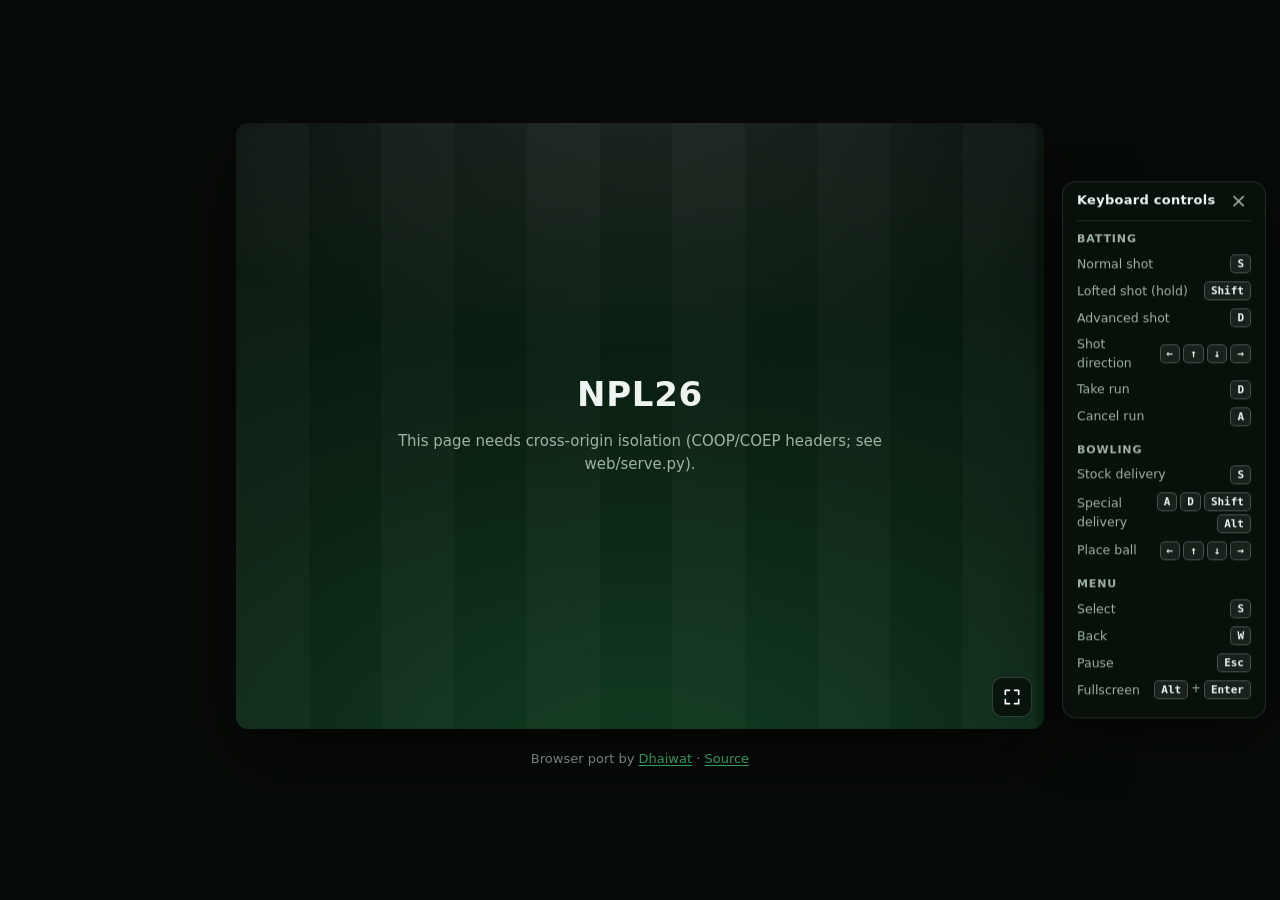
==== site/index.html @ 95a63e10 "Add NPL26 browser frontend" ====
<!doctype html>
<html lang="en">
<head>
<meta charset="utf-8">
<meta name="viewport" content="width=device-width, initial-scale=1">
<title>NPL26</title>
<meta name="theme-color" content="#070b08">
<link rel="manifest" href="manifest.webmanifest">
<style>
  :root {
    --bg: #070b08; --fg: #eef4ef; --muted: #9fb3a5; --faint: #6f8576;
    --accent: #34b866; --accent-hi: #45cf79; --ball: #d23a2f;
    --card: rgba(255, 255, 255, .055); --card-hi: rgba(255, 255, 255, .09); --line: rgba(255, 255, 255, .12);
    --field: rgba(0, 0, 0, .28); --radius: 14px;
    color-scheme: dark;
  }
  * { box-sizing: border-box; }
  html, body { margin: 0; height: 100%; background: var(--bg); color: var(--fg);
    font: 15px/1.5 ui-sans-serif, system-ui, -apple-system, "Segoe UI", Roboto, sans-serif; }
  main { min-height: 100%; display: flex; flex-direction: column; align-items: center; justify-content: center;
    gap: 12px; padding: 16px; }
  .credit { color: var(--muted); font-size: 13px; text-align: center; }
  .credit a { color: var(--accent-hi); text-decoration: underline; text-underline-offset: 2px; }
  .credit a:hover { color: var(--fg); }
  /* The 4:3 stage is centred. On viewports wide enough to fit a side-panel reference without crowding
     the stage, 440px is reserved symmetrically (220 each side) so the panel sits in that gap and the
     stage stays centred rather than off-set. On narrow viewports the panel is hidden and the stage uses
     the full width. The .kbd-off body class (set when the player dismisses the panel) frees the space. */
  #stage { position: relative; width: min(100%, calc((100vh - 72px) * 4 / 3)); aspect-ratio: 4 / 3; background: #000;
    border-radius: 12px; overflow: hidden; box-shadow: 0 30px 80px rgba(0, 0, 0, .55); }
  @media (min-width: 1120px) {
    body:not(.kbd-off) #stage { width: min(calc(100% - 440px), calc((100vh - 72px) * 4 / 3)); }
  }
  canvas { width: 100%; height: 100%; display: block; cursor: none; }
  .hidden { display: none !important; }

  /* the launcher: a floodlit pitch behind the menus */
  #panel { position: absolute; inset: 0; overflow: auto; display: grid; place-items: center; padding: 28px;
    background:
      radial-gradient(120% 80% at 50% -10%, rgba(255, 255, 255, .10), transparent 60%),
      repeating-linear-gradient(90deg, rgba(255, 255, 255, .025) 0 9%, transparent 9% 18%),
      radial-gradient(140% 120% at 50% 110%, #123d22 0%, #0b2414 45%, #060d08 100%); }
  .view { width: min(100%, 560px); text-align: center; animation: rise .25s ease-out; }
  @keyframes rise { from { opacity: 0; transform: translateY(6px); } }
  @media (prefers-reduced-motion: reduce) { .view { animation: none; } }

  .brand { margin: 0 auto 10px; font-size: 34px; font-weight: 800; letter-spacing: .02em; text-transform: uppercase; }
  .tagline { margin: 0 0 26px; color: var(--muted); }
  .small { font-size: 13px; color: var(--faint); }
  p { margin: 8px 0; }

  /* home: the two big choices */
  .choices { display: grid; grid-template-columns: 1fr 1fr; gap: 14px; }
  @media (max-width: 520px) { .choices { grid-template-columns: 1fr; } }
  .choice { display: flex; flex-direction: column; align-items: flex-start; gap: 10px; padding: 20px 18px; text-align: left;
    border: 1px solid var(--line); border-radius: var(--radius); background: var(--card); color: var(--fg); font: inherit;
    cursor: pointer; transition: transform .12s ease, background .12s ease, border-color .12s ease; }
  .choice:hover { transform: translateY(-2px); background: var(--card-hi); border-color: rgba(255, 255, 255, .22); }
  .choice:focus-visible, button:focus-visible, input:focus-visible, select:focus-visible { outline: 2px solid var(--accent-hi); outline-offset: 2px; }
  .choice svg { width: 30px; height: 30px; color: var(--accent); }
  .choice b { font-size: 18px; }
  .choice span { color: var(--muted); font-size: 14px; }

  /* buttons and fields */
  button { font: inherit; cursor: pointer; border-radius: 10px; }
  .btn { display: inline-flex; align-items: center; justify-content: center; gap: 8px; padding: 11px 20px; border: 0;
    background: var(--accent); color: #04110a; font-weight: 700; transition: background .12s ease; }
  .btn:hover { background: var(--accent-hi); }
  .btn:disabled { opacity: .45; cursor: default; background: var(--accent); }
  .btn.ghost { background: transparent; color: var(--fg); border: 1px solid var(--line); font-weight: 600; }
  .btn.ghost:hover { background: var(--card-hi); }
  .back { position: absolute; top: 16px; left: 16px; padding: 6px 12px; border: 0; background: transparent; color: var(--muted); }
  .back:hover { color: var(--fg); }
  input, select { font: inherit; color: var(--fg); background: var(--field); border: 1px solid var(--line); border-radius: 10px;
    padding: 10px 12px; min-width: 0; }
  input::placeholder { color: var(--faint); }
  label.field { display: grid; gap: 6px; text-align: left; font-size: 13px; color: var(--muted); }

  .card { padding: 18px; border: 1px solid var(--line); border-radius: var(--radius); background: var(--card); text-align: left; }
  .card h2 { margin: 0 0 4px; font-size: 16px; }
  .stack { display: grid; gap: 14px; }
  .row { display: flex; gap: 10px; }
  .row > input { flex: 1; }
  .or { display: flex; align-items: center; gap: 12px; color: var(--faint); font-size: 13px; }
  .or::before, .or::after { content: ""; flex: 1; height: 1px; background: var(--line); }
  #np-code { text-transform: uppercase; letter-spacing: .15em; font-family: ui-monospace, SFMono-Regular, Menlo, monospace; }
  details { margin-top: 12px; color: var(--muted); font-size: 13px; }
  details summary { cursor: pointer; width: fit-content; }
  details label { display: flex; align-items: center; gap: 10px; margin-top: 10px; }
  details select { flex: 1; padding: 7px 10px; }
  .msg { min-height: 1.5em; color: #f2b8a8; font-size: 14px; }

  /* lobby */
  .code { font: 800 clamp(30px, 6vw, 42px)/1 ui-monospace, SFMono-Regular, Menlo, monospace; letter-spacing: .18em; margin: 6px 0 2px; }
  .players { list-style: none; margin: 0; padding: 0; display: grid; gap: 8px; }
  .players li { display: flex; align-items: center; gap: 12px; padding: 10px 12px; border-radius: 10px; background: var(--field); text-align: left; }
  .players li.empty { color: var(--faint); border: 1px dashed var(--line); background: transparent; }
  .avatar { width: 30px; height: 30px; border-radius: 50%; display: grid; place-items: center; flex: none; font-weight: 700;
    background: #1d5a33; color: #d8f5e2; }
  .players .who { flex: 1; min-width: 0; }
  .players .who b { display: block; overflow: hidden; text-overflow: ellipsis; white-space: nowrap; }
  .players .who small { color: var(--faint); }
  .tag { font-size: 11px; font-weight: 700; letter-spacing: .04em; text-transform: uppercase; padding: 2px 8px; border-radius: 99px;
    background: var(--card-hi); color: var(--muted); }
  .spinner { display: inline-block; width: 12px; height: 12px; border-radius: 50%; border: 2px solid var(--line);
    border-top-color: var(--accent); animation: spin .9s linear infinite; vertical-align: -1px; margin-right: 6px; }
  @keyframes spin { to { transform: rotate(1turn); } }

  /* loading */
  progress { width: min(100%, 320px); height: 8px; margin-top: 14px; appearance: none; border: 0; border-radius: 99px;
    overflow: hidden; background: var(--field); }
  progress::-webkit-progress-bar { background: var(--field); }
  progress::-webkit-progress-value { background: var(--accent); border-radius: 99px; }
  progress::-moz-progress-bar { background: var(--accent); }
  #status { font-variant-numeric: tabular-nums; color: var(--muted); max-width: 52ch; margin-inline: auto; }

  /* fullscreen: the stage fills the screen and the game letterboxes itself inside the canvas */
  #stage:fullscreen { width: 100vw; height: 100vh; aspect-ratio: auto; border-radius: 0; box-shadow: none; }
  /* ?broadcast=1 (director/tools/streamer.py): the game alone, edge to edge, as a TV picture */
  body.broadcast { overflow: hidden;
    background: radial-gradient(120% 90% at 50% 0%, #12263a 0%, #0a1522 45%, #060c14 100%); }
  body.broadcast #stage { position: fixed; top: 0; left: 50%; transform: translateX(-50%); height: 100vh; width: calc(100vh * 4 / 3) !important; border-radius: 0; box-shadow: none; }
  body.broadcast #kbd, body.broadcast #kbd-show, body.broadcast .credit, body.broadcast #fs { display: none !important; }
  #stage:-webkit-full-screen { width: 100vw; height: 100vh; aspect-ratio: auto; border-radius: 0; }
  #fs { position: absolute; right: 12px; bottom: 12px; z-index: 2; width: 40px; height: 40px; display: grid; place-items: center;
    padding: 0; border: 1px solid rgba(255, 255, 255, .18); border-radius: 10px; background: rgba(0, 0, 0, .55); color: #fff;
    backdrop-filter: blur(4px); opacity: 0; transition: opacity .25s ease; }
  #fs svg { width: 20px; height: 20px; }
  #stage.awake #fs, #fs:focus-visible { opacity: 1; }
  #fs:hover { background: rgba(0, 0, 0, .75); }
  #fstip { position: absolute; left: 50%; bottom: 16px; transform: translateX(-50%); z-index: 2; padding: 6px 14px; border-radius: 99px;
    background: rgba(0, 0, 0, .65); color: #fff; font-size: 13px; pointer-events: none; transition: opacity .4s ease; }
  kbd { font: 600 12px ui-monospace, SFMono-Regular, Menlo, monospace; padding: 1px 6px; border-radius: 5px;
    border: 1px solid rgba(255, 255, 255, .25); background: rgba(255, 255, 255, .08); }
  #netstatus { position: absolute; top: 10px; right: 10px; padding: 4px 10px; border-radius: 99px; background: rgba(0, 0, 0, .6);
    color: #fff; font: 12px/1.5 ui-sans-serif, system-ui, sans-serif; pointer-events: none; backdrop-filter: blur(4px); }
  #netstatus.bad { background: rgba(170, 20, 20, .88); }

  /* keyboard cheat sheet: shows beside the stage when the viewport has room, because in-game prompts
     use controller glyphs (triangle/circle/×/square, L1, R1) that keyboard players would otherwise have
     to guess at. Hidden in fullscreen, on narrow viewports and by choice (remembered in localStorage). */
  #kbd { position: fixed; top: 50%; right: 14px; transform: translateY(-50%); z-index: 2;
    width: 204px; max-height: calc(100vh - 24px); overflow: auto;
    padding: 12px 14px 14px; border: 1px solid var(--line); border-radius: var(--radius);
    background: rgba(10, 18, 12, .78); color: var(--fg); font-size: 13px; line-height: 1.45;
    backdrop-filter: blur(6px); -webkit-backdrop-filter: blur(6px);
    box-shadow: 0 20px 50px rgba(0, 0, 0, .5); display: none; }
  @media (min-width: 1120px) {
    body:not(.kbd-off) #stage:not(:fullscreen) ~ #kbd { display: block; }
    body.kbd-off #stage:not(:fullscreen) ~ #kbd-show { display: grid; }
  }
  #kbd .kbd-head { display: flex; justify-content: space-between; align-items: center;
    margin: -4px 0 10px; padding-bottom: 10px; border-bottom: 1px solid var(--line); }
  #kbd .kbd-head b { font-size: 13px; letter-spacing: .02em; }
  #kbd-close { background: transparent; border: 0; color: var(--muted); font-size: 20px; line-height: 1;
    padding: 0 4px; cursor: pointer; border-radius: 6px; }
  #kbd-close:hover { color: var(--fg); background: var(--card-hi); }
  #kbd h3 { font: 600 11px/1.4 ui-sans-serif, system-ui, sans-serif; text-transform: uppercase;
    letter-spacing: .08em; color: var(--muted); margin: 12px 0 4px; }
  #kbd h3:first-of-type { margin-top: 0; }
  #kbd .row { display: grid; grid-template-columns: 1fr auto; gap: 10px; align-items: center;
    padding: 4px 0; }
  #kbd .label { color: var(--muted); font-size: 12.5px; }
  #kbd .keys { display: flex; flex-wrap: wrap; gap: 3px; justify-content: flex-end;
    color: var(--muted); font-size: 11.5px; }
  #kbd kbd { font: 600 11px ui-monospace, SFMono-Regular, Menlo, monospace; padding: 2px 6px;
    border-radius: 5px; border: 1px solid rgba(255, 255, 255, .22); background: rgba(255, 255, 255, .07);
    color: var(--fg); white-space: nowrap; }
  #kbd .note { color: var(--faint); font-size: 11.5px; margin: 4px 0 0; }
  #kbd-show { position: fixed; top: 50%; right: 16px; transform: translateY(-50%); z-index: 2;
    width: 38px; height: 38px; place-items: center; padding: 0;
    background: rgba(10, 18, 12, .78); color: var(--muted); border: 1px solid var(--line);
    border-radius: 10px; backdrop-filter: blur(6px); -webkit-backdrop-filter: blur(6px); display: none; }
  #kbd-show:hover { color: var(--fg); background: rgba(10, 18, 12, .92); }
  #kbd-show svg { width: 18px; height: 18px; }
</style>

<link rel="stylesheet" href="director/persona.css">
<script src="coi-serviceworker.js"></script>
</head>
<body>
<main>
  <div id="stage">
    <canvas id="canvas" width="1024" height="768" tabindex="0"></canvas>
    <div id="netstatus" class="hidden"></div>
    <button id="fs" title="Fullscreen (Alt+Enter)" aria-label="Toggle fullscreen">
      <svg viewBox="0 0 24 24" fill="none" stroke="currentColor" stroke-width="2" stroke-linecap="round" stroke-linejoin="round" aria-hidden="true">
        <path id="fs-icon" d="M4 9V4h5M20 9V4h-5M4 15v5h5M20 15v5h-5"/></svg>
    </button>
    <div id="fstip" class="hidden">Press <kbd>Alt</kbd> + <kbd>Enter</kbd> for fullscreen</div>
    <div id="panel">

      <!-- loading: browser checks, the first-visit download, errors -->
      <section id="view-loading" class="view">
        <h1 class="brand">NPL26</h1>
        <p id="status">Checking your browser…</p>
        <progress id="progress" class="hidden" max="1" value="0"></progress>
        <div>
          <label id="pick" class="btn hidden" style="margin-top:16px">Choose game folder
            <input id="folder" type="file" webkitdirectory multiple hidden>
          </label>
        </div>
        <p id="help" class="hidden small">Pick your the base game folder: the one that holds <b>Data</b>, <b>Audio</b> and the game's executable. It is copied
          into this browser's private storage once and never leaves your computer.</p>
      </section>

      <!-- home: single player only (NPL26 has no online play) -->
      <section id="view-home" class="view hidden">
        <h1 class="brand">NPL26</h1>
        <p class="tagline">The Nepal Premier League in the base game.</p>
        <div class="choices">
          <button id="play" class="choice">
            <svg viewBox="0 0 24 24" fill="none" stroke="currentColor" stroke-width="1.8" stroke-linecap="round" stroke-linejoin="round" aria-hidden="true">
              <path d="M14.5 3.5l6 6-9.5 9.5-3 .5-3.5-3.5.5-3z"/><path d="M4.5 19.5L3 21"/><circle cx="18.5" cy="18.5" r="2"/></svg>
            <b>Play Solo</b>
            <span>Offline, against the computer or with controllers on this device.</span>
          </button>
        </div>
        <p class="small" style="margin-top:22px">Use a controller, or the keyboard: arrows to move, S to select.<br>
          Fullscreen: <kbd>Alt</kbd> + <kbd>Enter</kbd> (<kbd>⌥</kbd> + <kbd>Enter</kbd> on Mac) or the button in the corner.</p>
        <p class="small"><a href="#" id="reset">Use a different game folder</a></p>
      </section>

      <!-- multiplayer: host or join -->
      <section id="view-online" class="view hidden">
        <button class="back" data-go="home">← Back</button>
        <div class="stack">
          <div>
            <h2 style="margin:0;font-size:24px">Play Multiplayer</h2>
            <p class="small" style="margin:4px 0 0">Online 1v1. Each player needs a controller or the keyboard.</p>
          </div>
          <label class="field">Your name
            <input id="np-name" placeholder="Player" maxlength="24" autocomplete="nickname">
          </label>
          <div class="card">
            <h2>Host a game</h2>
            <p class="small" style="margin:0 0 12px">Get a room code to send to your friend.</p>
            <button id="np-host" class="btn" style="width:100%">Create room</button>
            <details>
              <summary>Server location</summary>
              <label>Room server
                <select id="np-region">
                  <option value="auto" selected>Nearest to me</option><option value="weur">Western Europe</option>
                  <option value="eeur">Eastern Europe</option><option value="enam">Eastern North America</option>
                  <option value="wnam">Western North America</option><option value="sam">South America</option>
                  <option value="apac">Asia-Pacific</option><option value="apac-ne">Northeast Asia</option>
                  <option value="apac-se">Southeast Asia</option><option value="oc">Oceania</option>
                </select>
              </label>
              <p class="small" style="margin:8px 0 0">For friends in another country, a server between you is fairest.</p>
            </details>
          </div>
          <div class="or">or</div>
          <div class="card">
            <h2>Join a game</h2>
            <p class="small" style="margin:0 0 12px">Enter the code your friend sent you.</p>
            <div class="row">
              <input id="np-code" placeholder="ROOM CODE" maxlength="12" autocapitalize="characters" autocomplete="off" spellcheck="false">
              <button id="np-join" class="btn ghost">Join</button>
            </div>
          </div>
          <p id="np-msg" class="msg"></p>
        </div>
      </section>

      <!-- lobby: room code, players, start -->
      <section id="view-lobby" class="view hidden">
        <button id="np-leave" class="back">← Leave room</button>
        <div class="stack">
          <div>
            <p class="small" style="margin:0">Room code</p>
            <div class="code" id="np-room"></div>
            <p class="small" style="margin:0"><span id="np-colo"></span></p>
            <button id="np-copy" class="btn ghost" style="margin-top:12px">Copy invite link</button>
            <span id="invite" class="hidden"></span>
          </div>
          <ul class="players" id="np-players"></ul>
          <div id="np-hostctl" class="hidden">
            <button id="np-start" class="btn" style="width:100%">Start match</button>
            <details>
              <summary>Input delay</summary>
              <label>Delay
                <select id="np-delay">
                  <option value="auto" selected>Auto</option><option value="2">2 frames (33 ms)</option>
                  <option value="3">3 frames (50 ms)</option><option value="4">4 frames (67 ms)</option>
                  <option value="5">5 frames (83 ms)</option><option value="6">6 frames (100 ms)</option>
                  <option value="8">8 frames (133 ms)</option><option value="10">10 frames (167 ms)</option>
                  <option value="12">12 frames (200 ms)</option><option value="18">18 frames (300 ms)</option>
                </select>
              </label>
              <p class="small" style="margin:8px 0 0">Auto picks the lowest delay your connection allows. Higher is smoother on a bad link; 2 or 3 frames need a direct connection in the same city or country.</p>
            </details>
          </div>
          <p id="np-wait" class="hidden small"><span class="spinner"></span>Waiting for the host to start.</p>
          <p id="np-lobbymsg" class="msg"></p>
        </div>
      </section>

    </div>
  </div>
  <aside id="kbd" aria-label="Keyboard controls">
    <div class="kbd-head"><b>Keyboard controls</b>
      <button id="kbd-close" type="button" aria-label="Hide keyboard controls" title="Hide">×</button>
    </div>
    <h3>Batting</h3>
    <div class="row"><span class="label">Normal shot</span><div class="keys"><kbd>S</kbd></div></div>
    <div class="row"><span class="label">Lofted shot (hold)</span><div class="keys"><kbd>Shift</kbd></div></div>
    <div class="row"><span class="label">Advanced shot</span><div class="keys"><kbd>D</kbd></div></div>
    <div class="row"><span class="label">Shot direction</span><div class="keys"><kbd>←</kbd><kbd>↑</kbd><kbd>↓</kbd><kbd>→</kbd></div></div>
    <div class="row"><span class="label">Take run</span><div class="keys"><kbd>D</kbd></div></div>
    <div class="row"><span class="label">Cancel run</span><div class="keys"><kbd>A</kbd></div></div>
    <h3>Bowling</h3>
    <div class="row"><span class="label">Stock delivery</span><div class="keys"><kbd>S</kbd></div></div>
    <div class="row"><span class="label">Special delivery</span><div class="keys"><kbd>A</kbd> <kbd>D</kbd> <kbd>Shift</kbd> <kbd>Alt</kbd></div></div>
    <div class="row"><span class="label">Place ball</span><div class="keys"><kbd>←</kbd><kbd>↑</kbd><kbd>↓</kbd><kbd>→</kbd></div></div>
    <h3>Menu</h3>
    <div class="row"><span class="label">Select</span><div class="keys"><kbd>S</kbd></div></div>
    <div class="row"><span class="label">Back</span><div class="keys"><kbd>W</kbd></div></div>
    <div class="row"><span class="label">Pause</span><div class="keys"><kbd>Esc</kbd></div></div>
    <div class="row"><span class="label">Fullscreen</span><div class="keys"><kbd>Alt</kbd>+<kbd>Enter</kbd></div></div>
  </aside>
  <p class="credit">Browser port by <a href="https://twitter.com/dhaiwat" target="_blank" rel="noopener">Dhaiwat</a> &middot; <a href="https://github.com/Dhaiwat10/cricket07-browser" target="_blank" rel="noopener">Source</a></p>
  <button id="kbd-show" type="button" aria-label="Show keyboard controls" title="Show keyboard controls">
    <svg viewBox="0 0 24 24" fill="none" stroke="currentColor" stroke-width="1.8" stroke-linecap="round" stroke-linejoin="round" aria-hidden="true">
      <rect x="2.5" y="6" width="19" height="12" rx="2"/>
      <path d="M6 10h.01M9 10h.01M12 10h.01M15 10h.01M18 10h.01M7 14h10"/>
    </svg>
  </button>
</main>
<script src="netplay.js"></script>
<script src="intro.js"></script>
<script src="director/broadcast.js"></script>
<script src="director/commentary.js"></script>
<script src="director/persona.js"></script>
<script src="director/show.js"></script>
<script src="loader.js"></script>
<script src="touch.js"></script>
</body>
</html>
---- site/director/persona.css ----
/* Kaka — between-ball host. Flat vector, broadcast palette, bottom-right.
   Never covers the striker's end: the live action sits centre/upper-left. */

.kaka {
  position: absolute;
  right: 0.8cqw;
  bottom: 0;
  width: 25cqw;
  aspect-ratio: 320 / 200;
  height: auto;
  pointer-events: none;
  transform: translateY(110%);
  opacity: 0;
  transition: transform 260ms cubic-bezier(.2,.9,.2,1), opacity 200ms linear;
  filter: drop-shadow(0 6px 14px rgba(0,0,0,.45));
  z-index: 40;
}
.kaka.in  { transform: translateY(0); opacity: 1; }
.kaka.out { transform: translateY(110%); opacity: 0; }

.kaka svg { width: 100%; height: 100%; overflow: visible; }
.kaka .head { transform-origin: 252px 86px; animation: kaka-bob 3.6s ease-in-out infinite; }
@keyframes kaka-bob { 0%,100% { transform: translateY(0) } 50% { transform: translateY(-3px) } }

/* palette */
.kaka .skin     { fill: #e8b48a; stroke: #0b1b2b; stroke-width: 3; }
.kaka .cap      { fill: #e63329; stroke: #0b1b2b; stroke-width: 3; }
.kaka .capbrim  { fill: #b7261e; stroke: #0b1b2b; stroke-width: 3; }
.kaka .body     { fill: #13314d; stroke: #0b1b2b; stroke-width: 3; }
.kaka .collar   { fill: #f5c542; stroke: #0b1b2b; stroke-width: 2.5; }
.kaka .arm      { stroke: #e8b48a; stroke-width: 12; stroke-linecap: round; }
.kaka .eye      { fill: #fff; stroke: #0b1b2b; stroke-width: 2; }
.kaka .pupil    { fill: #0b1b2b; }
.kaka .eyes     { transform-origin: 252px 88px; transition: transform 90ms linear; }
.kaka .eyes.blink { transform: scaleY(.12); }
.kaka .stache   { stroke: #0b1b2b; stroke-width: 5; fill: none; stroke-linecap: round; }
.kaka .mouth    { fill: #5b1f1a; stroke: #0b1b2b; stroke-width: 2; transition: ry 70ms linear; }

/* the little screen */
.kaka .tablet { transform: rotateY(-78deg) translateX(-8px); opacity: 0;
                transition: transform 250ms cubic-bezier(.2,.9,.2,1), opacity 160ms linear; }
.kaka .tablet.open { transform: rotateY(0) translateX(0); opacity: 1; }
.kaka .tframe  { fill: #f5c542; stroke: #0b1b2b; stroke-width: 3; }
.kaka .tscreen { fill: #0b1b2b; }
.kaka .tbar    { fill: #2a4a68; }
.kaka .ttitle  { fill: #ffffff; font: 700 8.5px/1 ui-monospace, Menlo, monospace; letter-spacing: .06em; }
.kaka .tline   { fill: #9fb6c9; font: 7px/1 ui-monospace, Menlo, monospace; }
.kaka .tablet[data-kind="replay"]   .tbar { fill: #e63329; }
.kaka .tablet[data-kind="poll"]     .tbar { fill: #22a06b; }
.kaka .tablet[data-kind="decision"] .tbar { fill: #f5c542; }
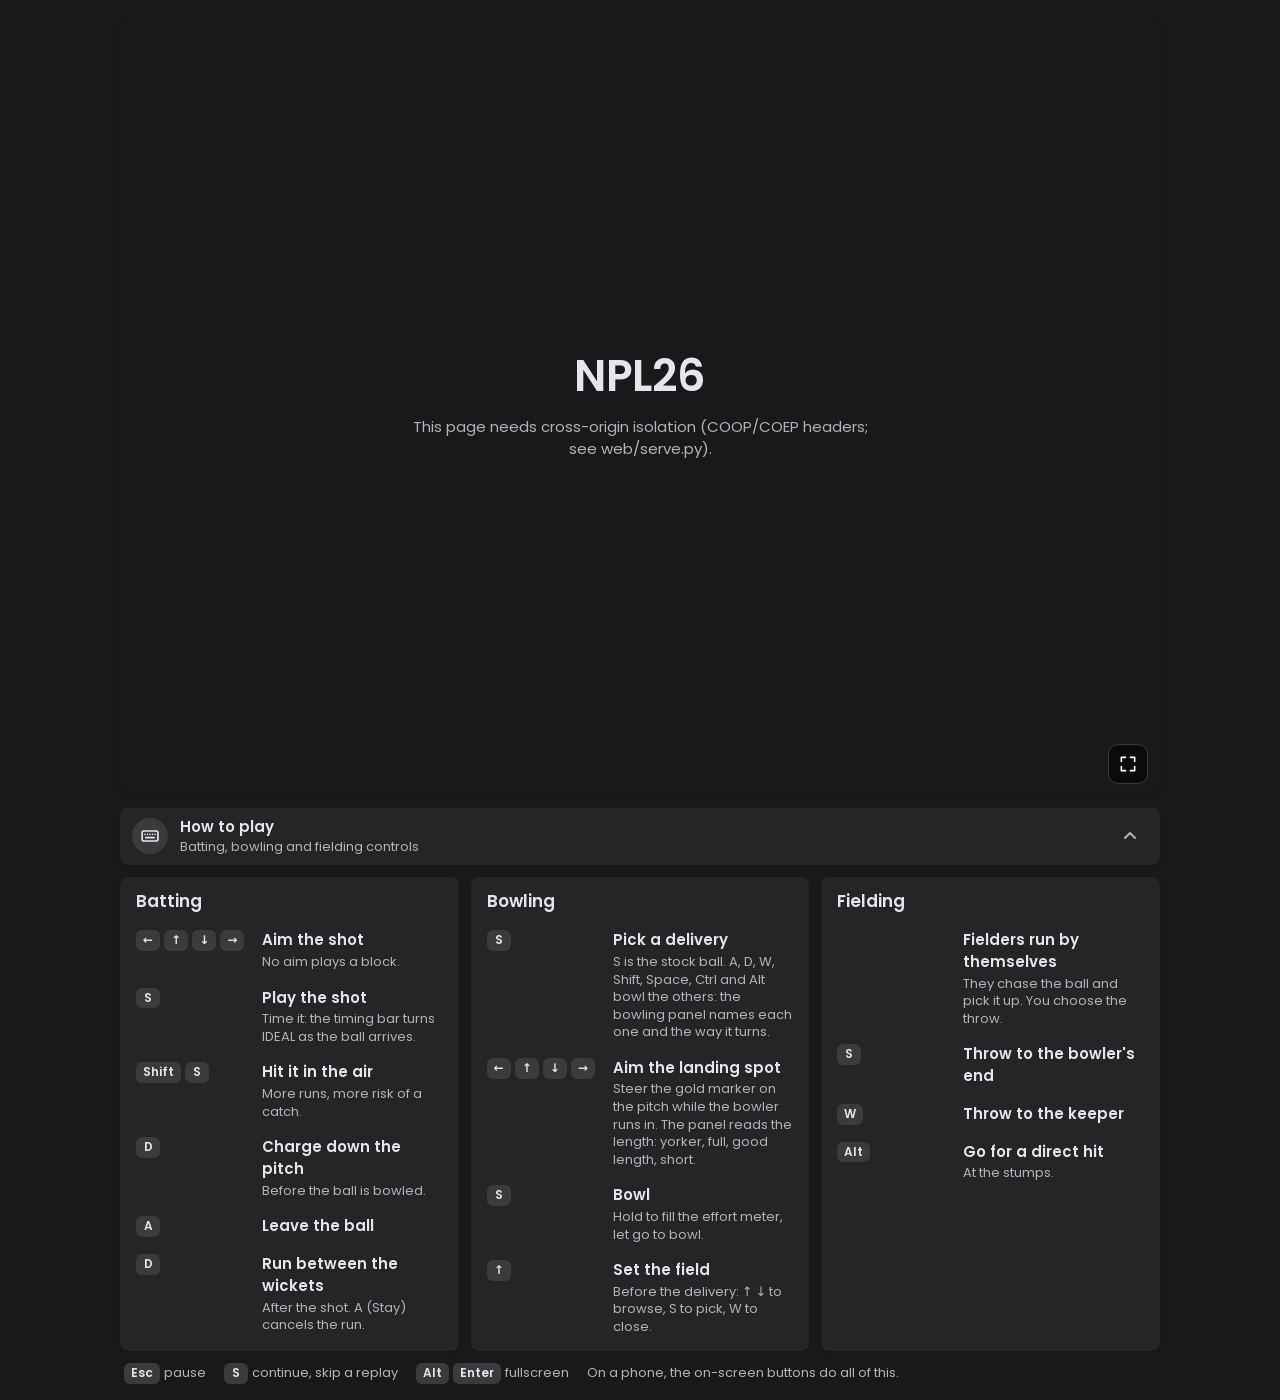
==== commit 3941302c: "Publish the 8047 NPL26 frontend" ====
--- a/site/index.html
+++ b/site/index.html
@@ -4,48 +4,81 @@
 <meta charset="utf-8">
 <meta name="viewport" content="width=device-width, initial-scale=1">
 <title>NPL26</title>
-<meta name="theme-color" content="#070b08">
+<meta name="theme-color" content="#18191a">
 <link rel="manifest" href="manifest.webmanifest">
 <style>
+  /* Poppins (web/fonts/OFL.txt), 400/500/600, latin */
+  @font-face { font-family: Poppins; font-style: normal; font-weight: 400; font-display: swap; src: url(fonts/poppins-400.woff2) format('woff2'); }
+  @font-face { font-family: Poppins; font-style: normal; font-weight: 500; font-display: swap; src: url(fonts/poppins-500.woff2) format('woff2'); }
+  @font-face { font-family: Poppins; font-style: normal; font-weight: 600; font-display: swap; src: url(fonts/poppins-600.woff2) format('woff2'); }
   :root {
-    --bg: #070b08; --fg: #eef4ef; --muted: #9fb3a5; --faint: #6f8576;
-    --accent: #34b866; --accent-hi: #45cf79; --ball: #d23a2f;
-    --card: rgba(255, 255, 255, .055); --card-hi: rgba(255, 255, 255, .09); --line: rgba(255, 255, 255, .12);
-    --field: rgba(0, 0, 0, .28); --radius: 14px;
+    /* Facebook dark mode */
+    --bg: #18191a; --surface: #242526; --fg: #e4e6eb; --muted: #b0b3b8; --faint: #8a8d91;
+    --accent: #2d88ff; --accent-hi: #4599ff; --primary: #1877f2; --primary-hi: #166fe5; --ball: #c8102e;
+    --card: #242526; --card-hi: #3a3b3c; --line: #3e4042; --field: #3a3b3c; --radius: 8px;
+    --shadow: 0 1px 2px rgba(0, 0, 0, .2);
     color-scheme: dark;
   }
   * { box-sizing: border-box; }
   html, body { margin: 0; height: 100%; background: var(--bg); color: var(--fg);
-    font: 15px/1.5 ui-sans-serif, system-ui, -apple-system, "Segoe UI", Roboto, sans-serif; }
+    font: 15px/1.45 Poppins, "Segoe UI", system-ui, -apple-system, Helvetica, Arial, sans-serif; }
   main { min-height: 100%; display: flex; flex-direction: column; align-items: center; justify-content: center;
     gap: 12px; padding: 16px; }
   .credit { color: var(--muted); font-size: 13px; text-align: center; }
   .credit a { color: var(--accent-hi); text-decoration: underline; text-underline-offset: 2px; }
   .credit a:hover { color: var(--fg); }
-  /* The 4:3 stage is centred. On viewports wide enough to fit a side-panel reference without crowding
-     the stage, 440px is reserved symmetrically (220 each side) so the panel sits in that gap and the
-     stage stays centred rather than off-set. On narrow viewports the panel is hidden and the stage uses
-     the full width. The .kbd-off body class (set when the player dismisses the panel) frees the space. */
-  #stage { position: relative; width: min(100%, calc((100vh - 72px) * 4 / 3)); aspect-ratio: 4 / 3; background: #000;
-    border-radius: 12px; overflow: hidden; box-shadow: 0 30px 80px rgba(0, 0, 0, .55); }
-  @media (min-width: 1120px) {
-    body:not(.kbd-off) #stage { width: min(calc(100% - 440px), calc((100vh - 72px) * 4 / 3)); }
-  }
+  /* The 4:3 stage is centred; its height leaves room for the How to Play strip's bar below it. */
+  #stage { position: relative; width: min(100%, calc((100vh - 120px) * 4 / 3)); aspect-ratio: 4 / 3; background: #000;
+    border-radius: 8px; overflow: hidden; box-shadow: var(--shadow); }
   canvas { width: 100%; height: 100%; display: block; cursor: none; }
   .hidden { display: none !important; }
 
   /* the launcher: a floodlit pitch behind the menus */
   #panel { position: absolute; inset: 0; overflow: auto; display: grid; place-items: center; padding: 28px;
-    background:
-      radial-gradient(120% 80% at 50% -10%, rgba(255, 255, 255, .10), transparent 60%),
-      repeating-linear-gradient(90deg, rgba(255, 255, 255, .025) 0 9%, transparent 9% 18%),
-      radial-gradient(140% 120% at 50% 110%, #123d22 0%, #0b2414 45%, #060d08 100%); }
+    background: var(--bg); }
   .view { width: min(100%, 560px); text-align: center; animation: rise .25s ease-out; }
   @keyframes rise { from { opacity: 0; transform: translateY(6px); } }
   @media (prefers-reduced-motion: reduce) { .view { animation: none; } }
 
-  .brand { margin: 0 auto 10px; font-size: 34px; font-weight: 800; letter-spacing: .02em; text-transform: uppercase; }
+  .brand { margin: 0 auto 6px; font-size: 44px; font-weight: 700; letter-spacing: -.01em; color: var(--fg); }
+  .brand b { color: var(--accent); font-weight: 700; }
+  .play-big { font-size: 17px; font-weight: 600; line-height: 1; color: #fff; cursor: pointer; padding: 0 48px; height: 44px;
+    border: 0; border-radius: 6px; background: var(--primary); transition: background .1s ease; }
+  .play-big:hover { background: var(--primary-hi); }
+  .play-big:active { transform: scale(.98); }
   .tagline { margin: 0 0 26px; color: var(--muted); }
+  /* home: one delivery on a loop - pitches (dust), hits the stumps, the bails fly, the speed pops up (3.6 s) */
+  .hero { position: relative; width: min(100%, 360px); margin: 0 auto 8px; }
+  .hero svg { display: block; width: 100%; height: auto; overflow: visible; }
+  .hero .pitch { fill: var(--card-hi); }
+  .hero .crease { fill: var(--line); }
+  .hero .stumps rect { fill: var(--fg); }
+  .hero .stumps { transform-box: fill-box; transform-origin: 50% 100%; animation: hero-stumps 3.6s infinite; }
+  .hero .bail { fill: var(--fg); transform-box: fill-box; transform-origin: center; }
+  .hero .b1 { animation: hero-bail1 3.6s infinite; } .hero .b2 { animation: hero-bail2 3.6s infinite; }
+  .hero .dust { fill: var(--muted); opacity: 0; transform-box: fill-box; transform-origin: center; animation: hero-dust 3.6s infinite; }
+  .hero .ball { offset-path: path("M 26 34 Q 128 2 206 108 Q 250 66 302 90"); offset-rotate: 0deg; animation: hero-ball 3.6s infinite; }
+  .hero .ball circle { fill: var(--ball); }
+  .hero .seam { fill: none; stroke: #f5d9a8; stroke-width: 1.6; }
+  .hero .stitch { fill: none; stroke: #7a0719; stroke-width: .8; stroke-dasharray: 1 1.6; }
+  .hero .spin { animation: hero-spin .5s linear infinite; transform-box: fill-box; transform-origin: center; }
+  .hero .speed { position: absolute; right: 0; top: 4px; padding: 4px 10px; border-radius: 99px; background: var(--card-hi); color: var(--fg);
+    font-size: 13px; font-weight: 600; opacity: 0; animation: hero-speed 3.6s infinite; }
+  @keyframes hero-ball { 0% { offset-distance: 0%; opacity: 0; } 5% { opacity: 1; } 62% { offset-distance: 100%; opacity: 1; }
+    80% { offset-distance: 100%; opacity: 1; } 92%, 100% { offset-distance: 100%; opacity: 0; } }
+  @keyframes hero-spin { to { transform: rotate(-360deg); } }
+  @keyframes hero-dust { 0%, 40% { opacity: 0; transform: scale(.4); } 43% { opacity: .55; transform: scale(1); } 56%, 100% { opacity: 0; transform: scale(1.8, 1.3); } }
+  @keyframes hero-stumps { 0%, 61% { transform: none; } 64% { transform: rotate(6deg); } 68% { transform: rotate(-3deg); } 72%, 100% { transform: none; } }
+  @keyframes hero-bail1 { 0%, 61% { transform: none; opacity: 1; } 78% { transform: translate(-22px, -46px) rotate(-200deg); opacity: 1; }
+    88% { transform: translate(-30px, -30px) rotate(-280deg); opacity: 0; } 89%, 100% { transform: none; opacity: 0; } }
+  @keyframes hero-bail2 { 0%, 61% { transform: none; opacity: 1; } 78% { transform: translate(18px, -54px) rotate(240deg); opacity: 1; }
+    88% { transform: translate(26px, -36px) rotate(320deg); opacity: 0; } 89%, 100% { transform: none; opacity: 0; } }
+  /* the bails come back with the next ball */
+  @keyframes hero-speed { 0%, 62% { opacity: 0; transform: translateY(6px); } 66%, 86% { opacity: 1; transform: none; } 94%, 100% { opacity: 0; transform: none; } }
+  @media (prefers-reduced-motion: reduce) {
+    .hero .ball, .hero .spin, .hero .stumps, .hero .bail, .hero .dust, .hero .speed { animation: none; }
+    .hero .ball { offset-distance: 62%; } .hero .speed { opacity: 1; }
+  }
   .small { font-size: 13px; color: var(--faint); }
   p { margin: 8px 0; }
 
@@ -53,30 +86,30 @@
   .choices { display: grid; grid-template-columns: 1fr 1fr; gap: 14px; }
   @media (max-width: 520px) { .choices { grid-template-columns: 1fr; } }
   .choice { display: flex; flex-direction: column; align-items: flex-start; gap: 10px; padding: 20px 18px; text-align: left;
-    border: 1px solid var(--line); border-radius: var(--radius); background: var(--card); color: var(--fg); font: inherit;
+    border: 0; border-radius: var(--radius); background: var(--card); box-shadow: var(--shadow); color: var(--fg); font: inherit;
     cursor: pointer; transition: transform .12s ease, background .12s ease, border-color .12s ease; }
-  .choice:hover { transform: translateY(-2px); background: var(--card-hi); border-color: rgba(255, 255, 255, .22); }
+  .choice:hover { background: var(--card-hi); }
   .choice:focus-visible, button:focus-visible, input:focus-visible, select:focus-visible { outline: 2px solid var(--accent-hi); outline-offset: 2px; }
   .choice svg { width: 30px; height: 30px; color: var(--accent); }
   .choice b { font-size: 18px; }
   .choice span { color: var(--muted); font-size: 14px; }
 
   /* buttons and fields */
-  button { font: inherit; cursor: pointer; border-radius: 10px; }
-  .btn { display: inline-flex; align-items: center; justify-content: center; gap: 8px; padding: 11px 20px; border: 0;
-    background: var(--accent); color: #04110a; font-weight: 700; transition: background .12s ease; }
-  .btn:hover { background: var(--accent-hi); }
-  .btn:disabled { opacity: .45; cursor: default; background: var(--accent); }
-  .btn.ghost { background: transparent; color: var(--fg); border: 1px solid var(--line); font-weight: 600; }
-  .btn.ghost:hover { background: var(--card-hi); }
+  button { font: inherit; cursor: pointer; border-radius: 6px; }
+  .btn { display: inline-flex; align-items: center; justify-content: center; gap: 8px; height: 36px; padding: 0 16px; border: 0;
+    border-radius: 6px; background: var(--primary); color: #fff; font-weight: 600; transition: background .1s ease; }
+  .btn:hover { background: var(--primary-hi); }
+  .btn:disabled { opacity: .45; cursor: default; background: var(--primary); }
+  .btn.ghost { background: var(--card-hi); color: var(--fg); border: 0; font-weight: 600; }
+  .btn.ghost:hover { background: #4e4f50; }
   .back { position: absolute; top: 16px; left: 16px; padding: 6px 12px; border: 0; background: transparent; color: var(--muted); }
   .back:hover { color: var(--fg); }
-  input, select { font: inherit; color: var(--fg); background: var(--field); border: 1px solid var(--line); border-radius: 10px;
+  input, select { font: inherit; color: var(--fg); background: var(--field); border: 1px solid var(--line); border-radius: 6px;
     padding: 10px 12px; min-width: 0; }
   input::placeholder { color: var(--faint); }
   label.field { display: grid; gap: 6px; text-align: left; font-size: 13px; color: var(--muted); }
 
-  .card { padding: 18px; border: 1px solid var(--line); border-radius: var(--radius); background: var(--card); text-align: left; }
+  .card { padding: 16px; border: 0; border-radius: var(--radius); background: var(--card); box-shadow: var(--shadow); text-align: left; }
   .card h2 { margin: 0 0 4px; font-size: 16px; }
   .stack { display: grid; gap: 14px; }
   .row { display: flex; gap: 10px; }
@@ -117,10 +150,9 @@
   /* fullscreen: the stage fills the screen and the game letterboxes itself inside the canvas */
   #stage:fullscreen { width: 100vw; height: 100vh; aspect-ratio: auto; border-radius: 0; box-shadow: none; }
   /* ?broadcast=1 (director/tools/streamer.py): the game alone, edge to edge, as a TV picture */
-  body.broadcast { overflow: hidden;
-    background: radial-gradient(120% 90% at 50% 0%, #12263a 0%, #0a1522 45%, #060c14 100%); }
+  body.broadcast { overflow: hidden; background: #000; }
   body.broadcast #stage { position: fixed; top: 0; left: 50%; transform: translateX(-50%); height: 100vh; width: calc(100vh * 4 / 3) !important; border-radius: 0; box-shadow: none; }
-  body.broadcast #kbd, body.broadcast #kbd-show, body.broadcast .credit, body.broadcast #fs { display: none !important; }
+  body.broadcast #howto, body.broadcast .credit, body.broadcast #fs { display: none !important; }
   #stage:-webkit-full-screen { width: 100vw; height: 100vh; aspect-ratio: auto; border-radius: 0; }
   #fs { position: absolute; right: 12px; bottom: 12px; z-index: 2; width: 40px; height: 40px; display: grid; place-items: center;
     padding: 0; border: 1px solid rgba(255, 255, 255, .18); border-radius: 10px; background: rgba(0, 0, 0, .55); color: #fff;
@@ -136,43 +168,36 @@
     color: #fff; font: 12px/1.5 ui-sans-serif, system-ui, sans-serif; pointer-events: none; backdrop-filter: blur(4px); }
   #netstatus.bad { background: rgba(170, 20, 20, .88); }
 
-  /* keyboard cheat sheet: shows beside the stage when the viewport has room, because in-game prompts
-     use controller glyphs (triangle/circle/×/square, L1, R1) that keyboard players would otherwise have
-     to guess at. Hidden in fullscreen, on narrow viewports and by choice (remembered in localStorage). */
-  #kbd { position: fixed; top: 50%; right: 14px; transform: translateY(-50%); z-index: 2;
-    width: 204px; max-height: calc(100vh - 24px); overflow: auto;
-    padding: 12px 14px 14px; border: 1px solid var(--line); border-radius: var(--radius);
-    background: rgba(10, 18, 12, .78); color: var(--fg); font-size: 13px; line-height: 1.45;
-    backdrop-filter: blur(6px); -webkit-backdrop-filter: blur(6px);
-    box-shadow: 0 20px 50px rgba(0, 0, 0, .5); display: none; }
-  @media (min-width: 1120px) {
-    body:not(.kbd-off) #stage:not(:fullscreen) ~ #kbd { display: block; }
-    body.kbd-off #stage:not(:fullscreen) ~ #kbd-show { display: grid; }
-  }
-  #kbd .kbd-head { display: flex; justify-content: space-between; align-items: center;
-    margin: -4px 0 10px; padding-bottom: 10px; border-bottom: 1px solid var(--line); }
-  #kbd .kbd-head b { font-size: 13px; letter-spacing: .02em; }
-  #kbd-close { background: transparent; border: 0; color: var(--muted); font-size: 20px; line-height: 1;
-    padding: 0 4px; cursor: pointer; border-radius: 6px; }
-  #kbd-close:hover { color: var(--fg); background: var(--card-hi); }
-  #kbd h3 { font: 600 11px/1.4 ui-sans-serif, system-ui, sans-serif; text-transform: uppercase;
-    letter-spacing: .08em; color: var(--muted); margin: 12px 0 4px; }
-  #kbd h3:first-of-type { margin-top: 0; }
-  #kbd .row { display: grid; grid-template-columns: 1fr auto; gap: 10px; align-items: center;
-    padding: 4px 0; }
-  #kbd .label { color: var(--muted); font-size: 12.5px; }
-  #kbd .keys { display: flex; flex-wrap: wrap; gap: 3px; justify-content: flex-end;
-    color: var(--muted); font-size: 11.5px; }
-  #kbd kbd { font: 600 11px ui-monospace, SFMono-Regular, Menlo, monospace; padding: 2px 6px;
-    border-radius: 5px; border: 1px solid rgba(255, 255, 255, .22); background: rgba(255, 255, 255, .07);
-    color: var(--fg); white-space: nowrap; }
-  #kbd .note { color: var(--faint); font-size: 11.5px; margin: 4px 0 0; }
-  #kbd-show { position: fixed; top: 50%; right: 16px; transform: translateY(-50%); z-index: 2;
-    width: 38px; height: 38px; place-items: center; padding: 0;
-    background: rgba(10, 18, 12, .78); color: var(--muted); border: 1px solid var(--line);
-    border-radius: 10px; backdrop-filter: blur(6px); -webkit-backdrop-filter: blur(6px); display: none; }
-  #kbd-show:hover { color: var(--fg); background: rgba(10, 18, 12, .92); }
-  #kbd-show svg { width: 18px; height: 18px; }
+  /* How to play: a strip under the game that opens into three cards (web/howto.js fills it); open or closed is
+     remembered (localStorage). Hidden in fullscreen. */
+  #howto { width: min(100%, calc((100vh - 120px) * 4 / 3)); margin-top: 0; color: var(--fg); font-size: 15px; }
+  #stage:fullscreen ~ #howto { display: none; }
+  #howto > summary { width: auto; list-style: none; cursor: pointer; display: flex; align-items: center; gap: 12px;
+    padding: 8px 12px; border-radius: var(--radius); background: var(--surface); box-shadow: var(--shadow); user-select: none; }
+  #howto > summary::-webkit-details-marker { display: none; }
+  #howto > summary:hover { background: #2c2d2f; }
+  #howto > summary:focus-visible { outline: 2px solid var(--accent); outline-offset: 2px; }
+  #howto .ht-icon { width: 36px; height: 36px; border-radius: 50%; display: grid; place-items: center; background: var(--card-hi); color: var(--fg); flex: none; }
+  #howto .ht-icon svg { width: 20px; height: 20px; }
+  #howto .ht-title { font-weight: 600; font-size: 15px; }
+  #howto .ht-title small { display: block; font-weight: 400; font-size: 13px; color: var(--muted); }
+  #howto .ht-chev { margin-left: auto; width: 36px; height: 36px; padding: 8px; border-radius: 50%; color: var(--muted); transition: transform .2s ease; }
+  #howto > summary:hover .ht-chev { background: var(--card-hi); }
+  #howto[open] .ht-chev { transform: rotate(180deg); }
+  #howto-body { display: grid; grid-template-columns: repeat(3, minmax(0, 1fr)); gap: 12px; margin-top: 12px; }
+  @media (max-width: 860px) { #howto-body { grid-template-columns: 1fr; } }
+  #howto .ht-card { border-radius: var(--radius); padding: 12px 8px 8px; background: var(--surface); box-shadow: var(--shadow); }
+  #howto h3 { margin: 0 8px 8px; font-size: 17px; font-weight: 700; color: var(--fg); }
+  #howto ol { list-style: none; margin: 0; padding: 0; display: grid; }
+  #howto li { display: grid; grid-template-columns: 116px 1fr; gap: 10px; align-items: start; padding: 8px; border-radius: 6px; }
+  #howto li:hover { background: var(--card-hi); }
+  #howto .ht-keys { display: flex; flex-wrap: wrap; gap: 4px; padding-top: 1px; }
+  #howto kbd, #howto .ht-foot kbd { min-width: 24px; padding: 2px 7px; text-align: center; font-family: inherit; font-size: 12px; font-weight: 600; line-height: 1.4;
+    color: var(--fg); border: 0; border-radius: 6px; background: var(--card-hi); }
+  #howto .ht-what { font-size: 15px; font-weight: 600; color: var(--fg); }
+  #howto .ht-what small { display: block; color: var(--muted); font-size: 13px; font-weight: 400; line-height: 1.35; margin-top: 2px; }
+  #howto .ht-foot { grid-column: 1 / -1; display: flex; flex-wrap: wrap; gap: 6px 18px; margin: 0 4px; color: var(--muted); font-size: 13px; }
+  #howto .ht-foot span { display: inline-flex; align-items: center; gap: 4px; }
 </style>
 
 <link rel="stylesheet" href="director/persona.css">
@@ -200,25 +225,30 @@
             <input id="folder" type="file" webkitdirectory multiple hidden>
           </label>
         </div>
-        <p id="help" class="hidden small">Pick your the base game folder: the one that holds <b>Data</b>, <b>Audio</b> and the game's executable. It is copied
+        <p id="help" class="hidden small">Pick your Cricket 07 folder: the one that holds <b>Data</b>, <b>Audio</b> and the game's executable. It is copied
           into this browser's private storage once and never leaves your computer.</p>
       </section>
 
       <!-- home: single player only (NPL26 has no online play) -->
       <section id="view-home" class="view hidden">
-        <h1 class="brand">NPL26</h1>
-        <p class="tagline">The Nepal Premier League in the base game.</p>
-        <div class="choices">
-          <button id="play" class="choice">
-            <svg viewBox="0 0 24 24" fill="none" stroke="currentColor" stroke-width="1.8" stroke-linecap="round" stroke-linejoin="round" aria-hidden="true">
-              <path d="M14.5 3.5l6 6-9.5 9.5-3 .5-3.5-3.5.5-3z"/><path d="M4.5 19.5L3 21"/><circle cx="18.5" cy="18.5" r="2"/></svg>
-            <b>Play Solo</b>
-            <span>Offline, against the computer or with controllers on this device.</span>
-          </button>
+        <div class="hero" aria-hidden="true">
+          <svg viewBox="0 0 360 150">
+            <rect class="pitch" x="8" y="118" width="344" height="10" rx="5"/>
+            <rect class="crease" x="284" y="112" width="3" height="20" rx="1.5"/>
+            <ellipse class="dust" cx="206" cy="119" rx="16" ry="4"/>
+            <g class="stumps"><rect x="300" y="62" width="5" height="56" rx="2"/><rect x="309" y="62" width="5" height="56" rx="2"/>
+              <rect x="318" y="62" width="5" height="56" rx="2"/></g>
+            <rect class="bail b1" x="299" y="58" width="11" height="3.5" rx="1.75"/>
+            <rect class="bail b2" x="313" y="58" width="11" height="3.5" rx="1.75"/>
+            <g class="ball"><g class="spin"><circle r="10"/>
+              <path class="seam" d="M-3.2 -9.5 Q 1.5 0 -3.2 9.5 M 3.2 -9.5 Q 7.9 0 3.2 9.5"/>
+              <path class="stitch" d="M-3.2 -9.5 Q 1.5 0 -3.2 9.5 M 3.2 -9.5 Q 7.9 0 3.2 9.5"/></g></g>
+          </svg>
+          <span class="speed">138 km/h · bowled</span>
         </div>
-        <p class="small" style="margin-top:22px">Use a controller, or the keyboard: arrows to move, S to select.<br>
-          Fullscreen: <kbd>Alt</kbd> + <kbd>Enter</kbd> (<kbd>⌥</kbd> + <kbd>Enter</kbd> on Mac) or the button in the corner.</p>
-        <p class="small"><a href="#" id="reset">Use a different game folder</a></p>
+        <h1 class="brand">NPL<b>26</b></h1>
+        <p class="tagline">Nepal Premier League</p>
+        <button id="play" class="play-big">Play</button>
       </section>
 
       <!-- multiplayer: host or join -->
@@ -298,34 +328,14 @@
 
     </div>
   </div>
-  <aside id="kbd" aria-label="Keyboard controls">
-    <div class="kbd-head"><b>Keyboard controls</b>
-      <button id="kbd-close" type="button" aria-label="Hide keyboard controls" title="Hide">×</button>
-    </div>
-    <h3>Batting</h3>
-    <div class="row"><span class="label">Normal shot</span><div class="keys"><kbd>S</kbd></div></div>
-    <div class="row"><span class="label">Lofted shot (hold)</span><div class="keys"><kbd>Shift</kbd></div></div>
-    <div class="row"><span class="label">Advanced shot</span><div class="keys"><kbd>D</kbd></div></div>
-    <div class="row"><span class="label">Shot direction</span><div class="keys"><kbd>←</kbd><kbd>↑</kbd><kbd>↓</kbd><kbd>→</kbd></div></div>
-    <div class="row"><span class="label">Take run</span><div class="keys"><kbd>D</kbd></div></div>
-    <div class="row"><span class="label">Cancel run</span><div class="keys"><kbd>A</kbd></div></div>
-    <h3>Bowling</h3>
-    <div class="row"><span class="label">Stock delivery</span><div class="keys"><kbd>S</kbd></div></div>
-    <div class="row"><span class="label">Special delivery</span><div class="keys"><kbd>A</kbd> <kbd>D</kbd> <kbd>Shift</kbd> <kbd>Alt</kbd></div></div>
-    <div class="row"><span class="label">Place ball</span><div class="keys"><kbd>←</kbd><kbd>↑</kbd><kbd>↓</kbd><kbd>→</kbd></div></div>
-    <h3>Menu</h3>
-    <div class="row"><span class="label">Select</span><div class="keys"><kbd>S</kbd></div></div>
-    <div class="row"><span class="label">Back</span><div class="keys"><kbd>W</kbd></div></div>
-    <div class="row"><span class="label">Pause</span><div class="keys"><kbd>Esc</kbd></div></div>
-    <div class="row"><span class="label">Fullscreen</span><div class="keys"><kbd>Alt</kbd>+<kbd>Enter</kbd></div></div>
-  </aside>
-  <p class="credit">Browser port by <a href="https://twitter.com/dhaiwat" target="_blank" rel="noopener">Dhaiwat</a> &middot; <a href="https://github.com/Dhaiwat10/cricket07-browser" target="_blank" rel="noopener">Source</a></p>
-  <button id="kbd-show" type="button" aria-label="Show keyboard controls" title="Show keyboard controls">
-    <svg viewBox="0 0 24 24" fill="none" stroke="currentColor" stroke-width="1.8" stroke-linecap="round" stroke-linejoin="round" aria-hidden="true">
-      <rect x="2.5" y="6" width="19" height="12" rx="2"/>
-      <path d="M6 10h.01M9 10h.01M12 10h.01M15 10h.01M18 10h.01M7 14h10"/>
-    </svg>
-  </button>
+  <details id="howto" open>
+    <summary>
+      <span class="ht-icon"><svg viewBox="0 0 24 24" fill="none" stroke="currentColor" stroke-width="2" stroke-linecap="round" stroke-linejoin="round" aria-hidden="true"><rect x="2.5" y="6" width="19" height="12" rx="2"/><path d="M6 10h.01M9 10h.01M12 10h.01M15 10h.01M18 10h.01M7 14h10"/></svg></span>
+      <span class="ht-title">How to play<small>Batting, bowling and fielding controls</small></span>
+      <svg class="ht-chev" viewBox="0 0 20 20" fill="none" stroke="currentColor" stroke-width="2" stroke-linecap="round" stroke-linejoin="round" aria-hidden="true"><path d="M5 8l5 5 5-5"/></svg>
+    </summary>
+    <div id="howto-body"></div>
+  </details>
 </main>
 <script src="netplay.js"></script>
 <script src="intro.js"></script>
@@ -333,7 +343,10 @@
 <script src="director/commentary.js"></script>
 <script src="director/persona.js"></script>
 <script src="director/show.js"></script>
+<script src="howto.js"></script>
 <script src="loader.js"></script>
 <script src="touch.js"></script>
+<script src="scorebar.js"></script>
+<script src="setup.js"></script>
 </body>
 </html>
